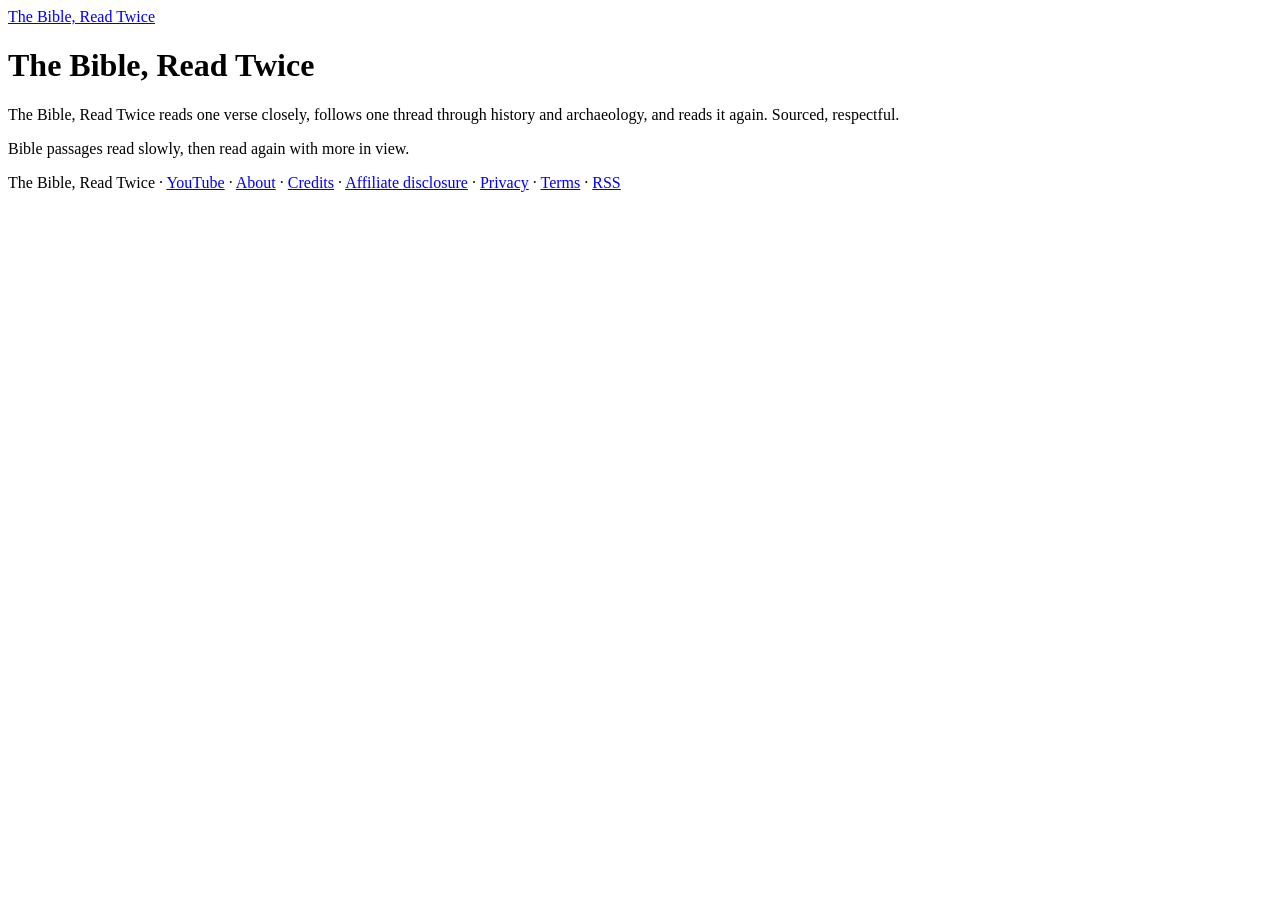
==== index.html @ 8c8da6c7 "Launch biblereadtwice.visionmediachannels.com" ====
<!doctype html>
<html lang="en">
<head>
<meta charset="utf-8">
<meta name="viewport" content="width=device-width, initial-scale=1">
<title>The Bible, Read Twice</title>
<meta name="description" content="The Bible, Read Twice reads one verse closely, follows one thread through history and archaeology, and reads it again. Sourced, respectful.">
<link rel="canonical" href="https://biblereadtwice.visionmediachannels.com/">
<meta property="og:site_name" content="The Bible, Read Twice">
<meta property="og:type" content="website">
<meta property="og:title" content="The Bible, Read Twice">
<meta property="og:description" content="The Bible, Read Twice reads one verse closely, follows one thread through history and archaeology, and reads it again. Sourced, respectful.">
<meta property="og:url" content="https://biblereadtwice.visionmediachannels.com/">
<meta property="og:image" content="https://biblereadtwice.visionmediachannels.com/images/site-header.png">
<meta name="twitter:card" content="summary_large_image">
<link rel="alternate" type="application/rss+xml" title="The Bible, Read Twice" href="https://biblereadtwice.visionmediachannels.com/feed.xml">
<link rel="icon" type="image/png" sizes="32x32" href="https://biblereadtwice.visionmediachannels.com/favicon-32.png">
<link rel="icon" type="image/png" sizes="512x512" href="https://biblereadtwice.visionmediachannels.com/favicon-512.png">
<link rel="preconnect" href="https://fonts.googleapis.com">
<link rel="preconnect" href="https://fonts.gstatic.com" crossorigin>
<link rel="stylesheet" href="https://fonts.googleapis.com/css2?family=Cardo:wght@400;700&amp;family=Alegreya+Sans:wght@400;700&amp;display=swap">
<link rel="stylesheet" href="https://biblereadtwice.visionmediachannels.com/style.css">
<script type="application/ld+json">{"@context": "https://schema.org", "@type": "WebSite", "name": "The Bible, Read Twice", "url": "https://biblereadtwice.visionmediachannels.com/", "inLanguage": "en", "publisher": {"@type": "Organization", "name": "Vision Media"}}</script>
</head>
<body>
<header class="site"><a href="https://biblereadtwice.visionmediachannels.com/">The Bible, Read Twice</a></header>
<main>
<h1>The Bible, Read Twice</h1><p class="lede">The Bible, Read Twice reads one verse closely, follows one thread through history and archaeology, and reads it again. Sourced, respectful.</p><ul class="posts"></ul>
</main>
<footer><p>Bible passages read slowly, then read again with more in view.</p><p>The Bible, Read Twice · <a href="https://www.youtube.com/@biblereadtwice">YouTube</a> · <a href="https://biblereadtwice.visionmediachannels.com/about/">About</a> · <a href="https://biblereadtwice.visionmediachannels.com/credits/">Credits</a> · <a href="https://biblereadtwice.visionmediachannels.com/affiliate-disclosure/">Affiliate disclosure</a> · <a href="https://biblereadtwice.visionmediachannels.com/privacy/">Privacy</a> · <a href="https://biblereadtwice.visionmediachannels.com/terms/">Terms</a> · <a href="https://biblereadtwice.visionmediachannels.com/feed.xml">RSS</a></p></footer>
</body>
</html>
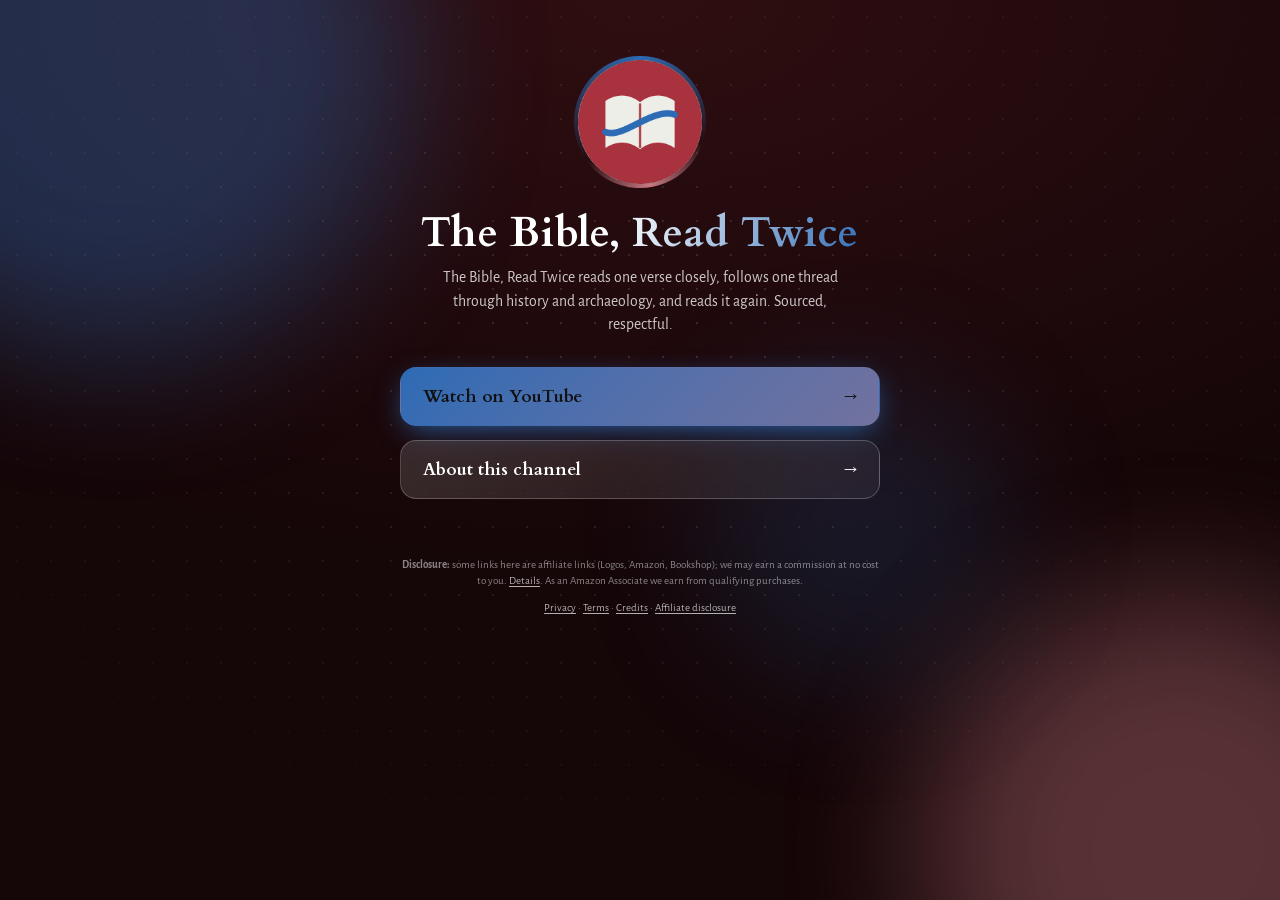
==== commit 7ca0ed34: "Animated link hub at host root" ====
--- a/index.html
+++ b/index.html
@@ -3,7 +3,7 @@
 <head>
 <meta charset="utf-8">
 <meta name="viewport" content="width=device-width, initial-scale=1">
-<title>The Bible, Read Twice</title>
+<title>The Bible, Read Twice · Links</title>
 <meta name="description" content="The Bible, Read Twice reads one verse closely, follows one thread through history and archaeology, and reads it again. Sourced, respectful.">
 <link rel="canonical" href="https://biblereadtwice.visionmediachannels.com/">
 <meta property="og:site_name" content="The Bible, Read Twice">
@@ -13,20 +13,66 @@
 <meta property="og:url" content="https://biblereadtwice.visionmediachannels.com/">
 <meta property="og:image" content="https://biblereadtwice.visionmediachannels.com/images/site-header.png">
 <meta name="twitter:card" content="summary_large_image">
-<link rel="alternate" type="application/rss+xml" title="The Bible, Read Twice" href="https://biblereadtwice.visionmediachannels.com/feed.xml">
 <link rel="icon" type="image/png" sizes="32x32" href="https://biblereadtwice.visionmediachannels.com/favicon-32.png">
-<link rel="icon" type="image/png" sizes="512x512" href="https://biblereadtwice.visionmediachannels.com/favicon-512.png">
-<link rel="preconnect" href="https://fonts.googleapis.com">
-<link rel="preconnect" href="https://fonts.gstatic.com" crossorigin>
+<link rel="preconnect" href="https://fonts.googleapis.com"><link rel="preconnect" href="https://fonts.gstatic.com" crossorigin>
 <link rel="stylesheet" href="https://fonts.googleapis.com/css2?family=Cardo:wght@400;700&amp;family=Alegreya+Sans:wght@400;700&amp;display=swap">
-<link rel="stylesheet" href="https://biblereadtwice.visionmediachannels.com/style.css">
-<script type="application/ld+json">{"@context": "https://schema.org", "@type": "WebSite", "name": "The Bible, Read Twice", "url": "https://biblereadtwice.visionmediachannels.com/", "inLanguage": "en", "publisher": {"@type": "Organization", "name": "Vision Media"}}</script>
+<style>
+:root{--bg:#2f0e11;--bg2:#150608;--glow:#2D6BB5;--glow2:#c67a82;--head:'Cardo',Georgia,serif;--body:'Alegreya Sans',system-ui,sans-serif}
+*{box-sizing:border-box}html{-webkit-text-size-adjust:100%}
+body{margin:0;min-height:100vh;color:#fff;font:17px/1.5 var(--body);background:radial-gradient(120% 90% at 50% 0%,var(--bg) 0%,var(--bg2) 70%);overflow-x:hidden;position:relative}
+.orb{position:fixed;border-radius:50%;filter:blur(70px);opacity:.38;pointer-events:none;z-index:0;will-change:transform}
+.o1{width:46vmax;height:46vmax;background:var(--glow);top:-18vmax;left:-14vmax;animation:d1 22s ease-in-out infinite alternate}
+.o2{width:40vmax;height:40vmax;background:var(--glow2);bottom:-16vmax;right:-12vmax;animation:d2 26s ease-in-out infinite alternate}
+.o3{width:24vmax;height:24vmax;background:var(--glow);opacity:.18;top:42%;left:55%;animation:d3 30s ease-in-out infinite alternate}
+@keyframes d1{to{transform:translate(18vmax,12vmax) scale(1.2)}}
+@keyframes d2{to{transform:translate(-16vmax,-10vmax) scale(1.15)}}
+@keyframes d3{to{transform:translate(-30vmax,8vmax) scale(.8)}}
+.dots{position:fixed;inset:0;z-index:0;pointer-events:none;background-image:radial-gradient(rgba(255,255,255,.14) 1px,transparent 1.5px);background-size:34px 34px;mask-image:radial-gradient(70% 60% at 50% 40%,#000,transparent);animation:drift 40s linear infinite}
+@keyframes drift{to{background-position:34px 68px}}
+main{position:relative;z-index:1;max-width:520px;margin:0 auto;padding:56px 20px 28px;text-align:center}
+.ring{width:132px;height:132px;margin:0 auto 22px;border-radius:50%;padding:4px;position:relative;
+  background:conic-gradient(from 0deg,var(--glow),transparent 30%,var(--glow2),transparent 65%,var(--glow));animation:spin 7s linear infinite;
+  opacity:0;animation:spin 7s linear infinite,pop .9s .1s cubic-bezier(.2,.9,.3,1.3) forwards}
+.ring::after{content:"";position:absolute;inset:-14px;border-radius:50%;border:2px solid var(--glow);opacity:.0;animation:pulse 3.2s 1s ease-out infinite}
+.ring img,.ring .ph{width:100%;height:100%;border-radius:50%;display:block;object-fit:cover;background:var(--bg2);animation:unspin 7s linear infinite}
+.ring .ph{display:grid;place-items:center;font:700 44px var(--head)}
+@keyframes spin{to{transform:rotate(360deg)}}@keyframes unspin{to{transform:rotate(-360deg)}}
+@keyframes pulse{0%{transform:scale(.85);opacity:.55}100%{transform:scale(1.25);opacity:0}}
+@keyframes pop{from{opacity:0;transform:scale(.6) rotate(0)}to{opacity:1}}
+h1{font:700 clamp(30px,8vw,42px)/1.1 var(--head);margin:0 0 10px;letter-spacing:.01em;
+  background:linear-gradient(100deg,#fff 20%,var(--glow) 45%,#fff 70%);background-size:220% 100%;-webkit-background-clip:text;background-clip:text;color:transparent;
+  animation:shine 6s 1s ease-in-out infinite,up .8s .25s both}
+@keyframes shine{0%,100%{background-position:100% 0}50%{background-position:0 0}}
+.tag{margin:0 auto 30px;max-width:420px;color:rgba(255,255,255,.78);font-size:.98rem;animation:up .8s .4s both}
+@keyframes up{from{opacity:0;transform:translateY(18px)}to{opacity:1;transform:none}}
+.btns{display:grid;gap:14px}
+.btn{position:relative;display:flex;align-items:center;justify-content:space-between;gap:12px;padding:17px 22px;border-radius:16px;color:#fff;text-decoration:none;
+  font:700 1.08rem var(--head);background:linear-gradient(135deg,rgba(255,255,255,.14),rgba(255,255,255,.05));border:1px solid rgba(255,255,255,.22);
+  backdrop-filter:blur(8px);-webkit-backdrop-filter:blur(8px);overflow:hidden;opacity:0;animation:up .7s calc(.55s + var(--i)*.12s) both;
+  transition:transform .25s cubic-bezier(.2,.8,.3,1.2),border-color .25s,box-shadow .25s}
+.btn:first-child{background:linear-gradient(135deg,var(--glow),color-mix(in srgb,var(--glow) 55%,var(--glow2)));border-color:transparent;color:#111;box-shadow:0 8px 30px -8px var(--glow)}
+.btn::before{content:"";position:absolute;top:0;left:-70%;width:45%;height:100%;background:linear-gradient(100deg,transparent,rgba(255,255,255,.4),transparent);transform:skewX(-20deg);transition:left .7s}
+.btn:hover,.btn:focus-visible{transform:translateY(-4px) scale(1.02);border-color:var(--glow);box-shadow:0 14px 34px -10px var(--glow);outline:none}
+.btn:hover::before{left:130%}.btn i{font-style:normal;transition:transform .25s}.btn:hover i{transform:translateX(6px)}
+.btn:active{transform:scale(.98)}
+.btn:first-child::after{content:"";position:absolute;inset:0;border-radius:16px;box-shadow:0 0 0 0 var(--glow);animation:ping 2.6s 2s ease-out infinite}
+@keyframes ping{0%{box-shadow:0 0 0 0 color-mix(in srgb,var(--glow) 60%,transparent)}70%,100%{box-shadow:0 0 0 16px transparent}}
+footer{position:relative;z-index:1;max-width:520px;margin:0 auto;padding:30px 20px 36px;text-align:center;font-size:11px;line-height:1.5;color:rgba(255,255,255,.5);animation:up 1s 1.4s both}
+footer p{margin:0 0 10px}footer a{color:rgba(255,255,255,.68);text-decoration:underline;text-underline-offset:2px}footer a:hover{color:#fff}
+@media (prefers-reduced-motion:reduce){*,*::before,*::after{animation:none!important;transition:none!important}.btn,h1,.tag,.ring,footer{opacity:1!important}}
+</style>
 </head>
 <body>
-<header class="site"><a href="https://biblereadtwice.visionmediachannels.com/">The Bible, Read Twice</a></header>
+<div class="orb o1"></div><div class="orb o2"></div><div class="orb o3"></div><div class="dots"></div>
 <main>
-<h1>The Bible, Read Twice</h1><p class="lede">The Bible, Read Twice reads one verse closely, follows one thread through history and archaeology, and reads it again. Sourced, respectful.</p><ul class="posts"></ul>
+<div class="ring"><img src="/images/avatar.png" alt="The Bible, Read Twice logo" width="360" height="360"></div>
+<h1>The Bible, Read Twice</h1>
+<p class="tag">The Bible, Read Twice reads one verse closely, follows one thread through history and archaeology, and reads it again. Sourced, respectful.</p>
+<nav class="btns" aria-label="Links"><a class="btn" style="--i:0" href="https://www.youtube.com/@biblereadtwice"><span>Watch on YouTube</span><i aria-hidden="true">→</i></a><a class="btn" style="--i:1" href="https://biblereadtwice.visionmediachannels.com/about/"><span>About this channel</span><i aria-hidden="true">→</i></a></nav>
 </main>
-<footer><p>Bible passages read slowly, then read again with more in view.</p><p>The Bible, Read Twice · <a href="https://www.youtube.com/@biblereadtwice">YouTube</a> · <a href="https://biblereadtwice.visionmediachannels.com/about/">About</a> · <a href="https://biblereadtwice.visionmediachannels.com/credits/">Credits</a> · <a href="https://biblereadtwice.visionmediachannels.com/affiliate-disclosure/">Affiliate disclosure</a> · <a href="https://biblereadtwice.visionmediachannels.com/privacy/">Privacy</a> · <a href="https://biblereadtwice.visionmediachannels.com/terms/">Terms</a> · <a href="https://biblereadtwice.visionmediachannels.com/feed.xml">RSS</a></p></footer>
+<footer>
+<p><strong>Disclosure:</strong> some links here are affiliate links (Logos, Amazon, Bookshop); we may earn a commission at no cost to you. <a href="https://biblereadtwice.visionmediachannels.com/affiliate-disclosure/">Details</a>. As an Amazon Associate we earn from qualifying purchases.</p>
+<p><a href="https://biblereadtwice.visionmediachannels.com/privacy/">Privacy</a> · <a href="https://biblereadtwice.visionmediachannels.com/terms/">Terms</a> · <a href="https://biblereadtwice.visionmediachannels.com/credits/">Credits</a> · <a href="https://biblereadtwice.visionmediachannels.com/affiliate-disclosure/">Affiliate disclosure</a></p>
+</footer>
 </body>
 </html>
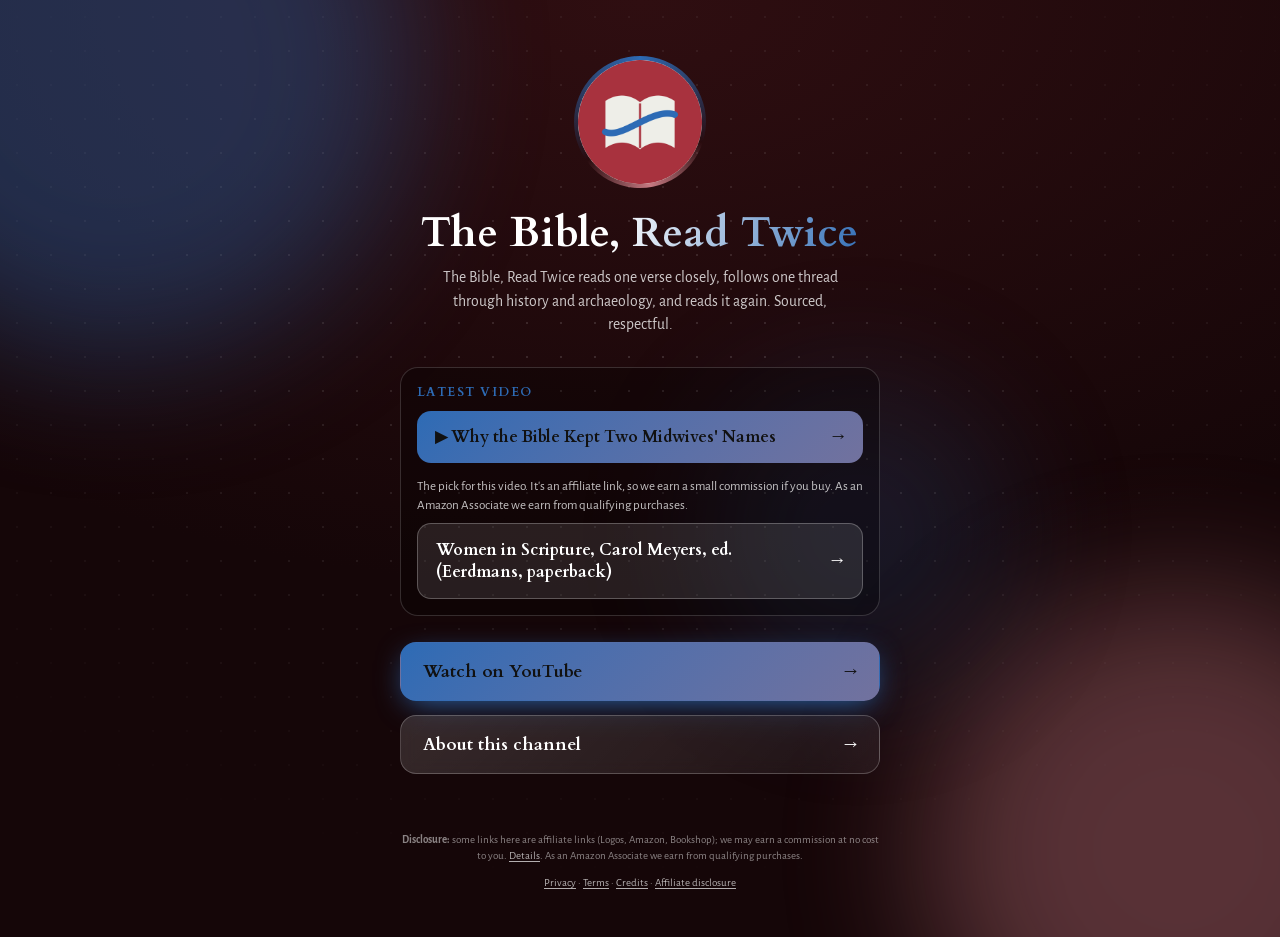
==== commit 9ac074d3: "Link hub: latest public video and its one product at the top (owner OK 2026-11-25) Co-Authored-By: C" ====
--- a/index.html
+++ b/index.html
@@ -57,6 +57,13 @@
 .btn:active{transform:scale(.98)}
 .btn:first-child::after{content:"";position:absolute;inset:0;border-radius:16px;box-shadow:0 0 0 0 var(--glow);animation:ping 2.6s 2s ease-out infinite}
 @keyframes ping{0%{box-shadow:0 0 0 0 color-mix(in srgb,var(--glow) 60%,transparent)}70%,100%{box-shadow:0 0 0 16px transparent}}
+.latest{margin:0 0 26px;padding:16px;border-radius:18px;background:rgba(0,0,0,.28);border:1px solid rgba(255,255,255,.16);text-align:left;animation:up .8s .5s both}
+.kick{margin:0 0 10px;font:700 .78rem var(--head);letter-spacing:.12em;text-transform:uppercase;color:var(--glow)}
+.lbtn{display:flex;align-items:center;justify-content:space-between;gap:12px;padding:15px 18px;border-radius:14px;text-decoration:none;font:700 1.02rem var(--head);
+  color:#111;background:linear-gradient(135deg,var(--glow),color-mix(in srgb,var(--glow) 55%,var(--glow2)));transition:transform .25s}
+.lbtn:hover,.lbtn:focus-visible{transform:translateY(-3px);outline:none}.lbtn i{font-style:normal}
+.lbtn.prod{color:#fff;background:rgba(255,255,255,.1);border:1px solid rgba(255,255,255,.25)}
+.pdisc{margin:14px 0 8px;font-size:.82rem;line-height:1.45;color:rgba(255,255,255,.75)}
 footer{position:relative;z-index:1;max-width:520px;margin:0 auto;padding:30px 20px 36px;text-align:center;font-size:11px;line-height:1.5;color:rgba(255,255,255,.5);animation:up 1s 1.4s both}
 footer p{margin:0 0 10px}footer a{color:rgba(255,255,255,.68);text-decoration:underline;text-underline-offset:2px}footer a:hover{color:#fff}
 @media (prefers-reduced-motion:reduce){*,*::before,*::after{animation:none!important;transition:none!important}.btn,h1,.tag,.ring,footer{opacity:1!important}}
@@ -68,6 +75,7 @@
 <div class="ring"><img src="/images/avatar.png" alt="The Bible, Read Twice logo" width="360" height="360"></div>
 <h1>The Bible, Read Twice</h1>
 <p class="tag">The Bible, Read Twice reads one verse closely, follows one thread through history and archaeology, and reads it again. Sourced, respectful.</p>
+<section class="latest" aria-label="Latest video"><p class="kick">Latest video</p><a class="lbtn" href="https://www.youtube.com/watch?v=ZzfHjZbNEAQ"><span>▶ Why the Bible Kept Two Midwives&#x27; Names</span><i aria-hidden="true">→</i></a><p class="pdisc">The pick for this video. It's an affiliate link, so we earn a small commission if you buy. As an Amazon Associate we earn from qualifying purchases.</p><a class="lbtn prod" rel="sponsored noopener" href="https://www.amazon.com/dp/0802849628?tag=vm-bible-20"><span>Women in Scripture, Carol Meyers, ed. (Eerdmans, paperback)</span><i aria-hidden="true">→</i></a></section>
 <nav class="btns" aria-label="Links"><a class="btn" style="--i:0" href="https://www.youtube.com/@biblereadtwice"><span>Watch on YouTube</span><i aria-hidden="true">→</i></a><a class="btn" style="--i:1" href="https://biblereadtwice.visionmediachannels.com/about/"><span>About this channel</span><i aria-hidden="true">→</i></a></nav>
 </main>
 <footer>
